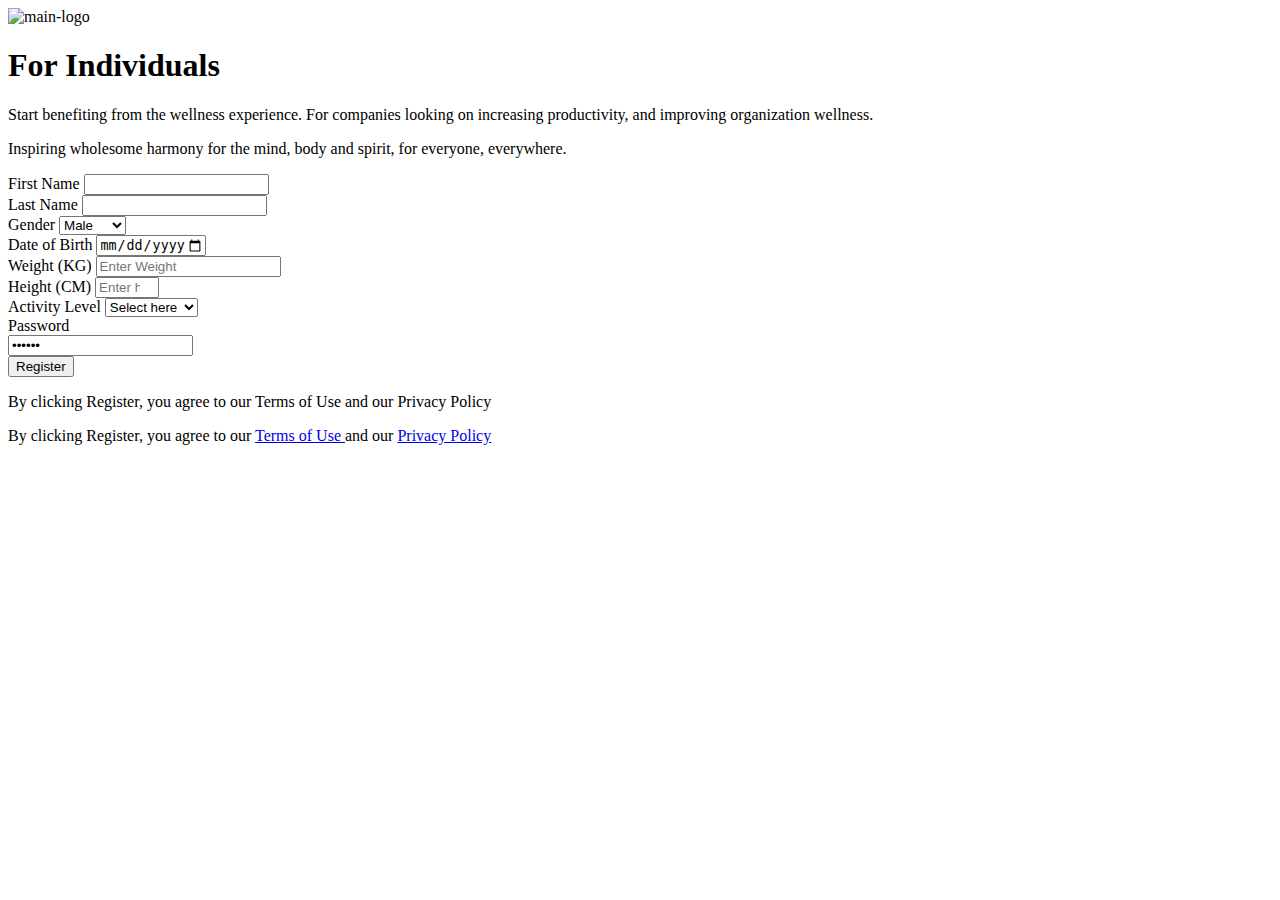
==== Ass2FigmaDesign.html @ 028b4b57 "Create Ass2FigmaDesign.html" ====
<!DOCTYPE html>
<html lang="en">

<head>
    <meta charset="UTF-8">
    <title>Login Page</title>
    <link rel="stylesheet" href="styles.css">
    <link rel="preconnect" href="https://fonts.googleapis.com">
    <link rel="preconnect" href="https://fonts.gstatic.com" crossorigin>
    <link href="https://fonts.googleapis.com/css2?family=Cabin:wght@500&display=swap" rel="stylesheet">
</head>

<body>
    <div class="container">
        <section class="hero">
            <div class="hero-content">
                <div class="logo-container">
                    <img class="logo" src="/public/img/Logo.png" alt="main-logo">
                </div>
                <h1 class="hero-title">For Individuals</h1>
                <p class="hero-text">Start benefiting from the wellness experience. For companies looking on increasing
                    productivity, and
                    improving organization wellness.</p>
                <p class="hero-text2">Inspiring wholesome harmony for the mind, body and spirit, for everyone,
                    everywhere.</p>
            </div>
        </section>
        <section class="right">
            <form class="login-form" action="#" method="post">
                <div class="input-container">
                    <div class="input-group">
                        <label for="firstname">First Name</label>
                        <input type="text" id="firstname" name="firstname" required>
                    </div>
                    <div class="input-group">
                        <label for="lastname">Last Name</label>
                        <input type="text" id="lastname" name="lastname" required>
                    </div>
                </div>
                <div class="input-container">
                    <div class="input-group">
                        <label for="gender">Gender</label>
                        <select name="gender" id="gender" aria-placeholder="select here">
                            <option value="Select here" disabled selected>Male</option>
                            <option value="Male">Male</option>
                            <option value="Female">Female</option>
                        </select>
                    </div>
                    <div class="input-group">
                        <label for="dob">Date of Birth</label>
                        <input type="date" id="start" name="dob" min="1960-01-01" max="2005-12-31" required
                            placeholder="Select here" />

                    </div>
                </div>
                <div class="input-container">
                    <div class="input-group">
                        <label for="weight">Weight (KG)</label>
                        <input type="text" id="weight" name="weight" placeholder="Enter Weight">
                    </div>
                    <div class="input-group">
                        <label for="height">Height (CM)</label>
                        <input type="number" id="height" min="40" max="500" name="height"
                            placeholder="Enter height here...">
                    </div>
                </div>
                <div class="input-container">
                    <div class="input-group">
                        <label for="weight">Activity Level</label>
                        <select name="activity" id="activity" placeholder="select here">
                            <option value="Select here" disabled selected>Select here</option>
                            <option value="Level 1">Level One</option>
                            <option value="Level 2">Level Two</option>
                            <option value="Level 3">Level Three</option>
                        </select>
                    </div>
                </div>
                <div class="input-container">
                    <div class="input-group">
                        <label for="passwordInput">Password</label>
                        <div class="password">
                            <input id="passwordInput" type="password" class="form-control" name="password"
                                value="secret">
                            <span onclick="myFunction()" class="fa-eye "> <img src="public/img/eye.png" alt=""></span>
                        </div>
                    </div>
                </div>
                <div class="input-container">
                    <button type="submit" class="register-button"">Register</button>
                </div>
                <div class=" policy-container">
                        <p class=" policy">By clicking Register, you agree to our <span class="text-link">Terms of
                                Use</span>
                            and
                            our <span class="text-link">Privacy Policy</span>
                        </p>
                </div>
            </form>
        </section>
        <p class="policy2">By clicking Register, you agree to our
            <a href="#" target="_blank" rel="noopener noreferrer">
                <span class="text-link pointer">Terms of Use</span>
            </a>
            and
            our
            <a href="#" target="_blank" rel="noopener noreferrer">
                <span class="text-link">Privacy Policy</span>
            </a>

        </p>
    </div>
</body>

<script>
    function myFunction() {
        var x = document.getElementById("passwordInput");
        if (x.type === "password") {
            x.type = "text"
            // console.log(x.type)
        } else {
            x.type = "password";
            // console.log(x.type)
        }
    }
</script>

</html>
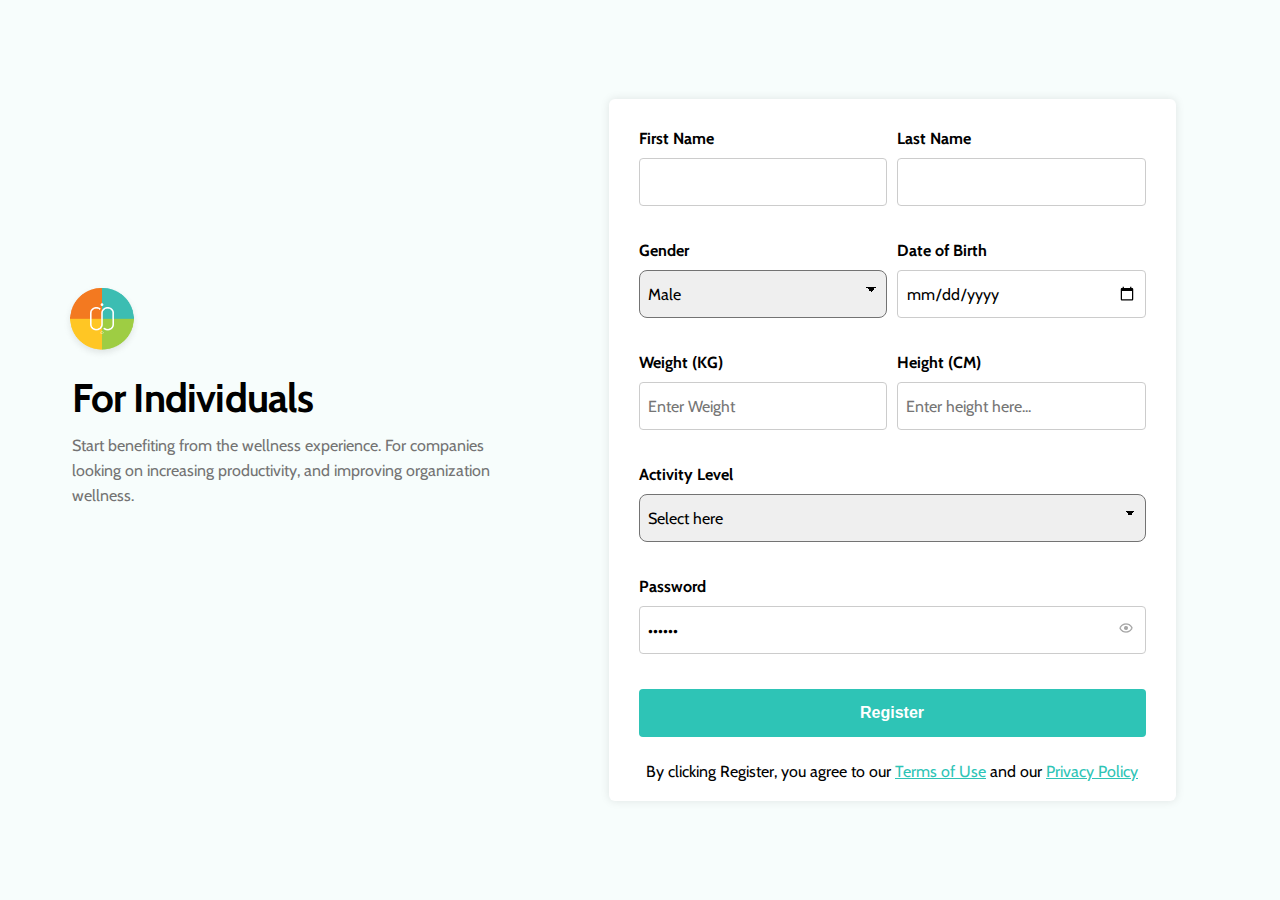
==== commit 295bcadb: "Ass2FigmaDesign.html" ====
--- a/Ass2FigmaDesign.html
+++ b/Ass2FigmaDesign.html
@@ -4,7 +4,9 @@
 <head>
     <meta charset="UTF-8">
     <title>Login Page</title>
-    <link rel="stylesheet" href="styles.css">
+    <link rel="stylesheet" href="
+ https://don-uzee.github.io/Ass2FigmaDesign.css
+">
     <link rel="preconnect" href="https://fonts.googleapis.com">
     <link rel="preconnect" href="https://fonts.gstatic.com" crossorigin>
     <link href="https://fonts.googleapis.com/css2?family=Cabin:wght@500&display=swap" rel="stylesheet">
